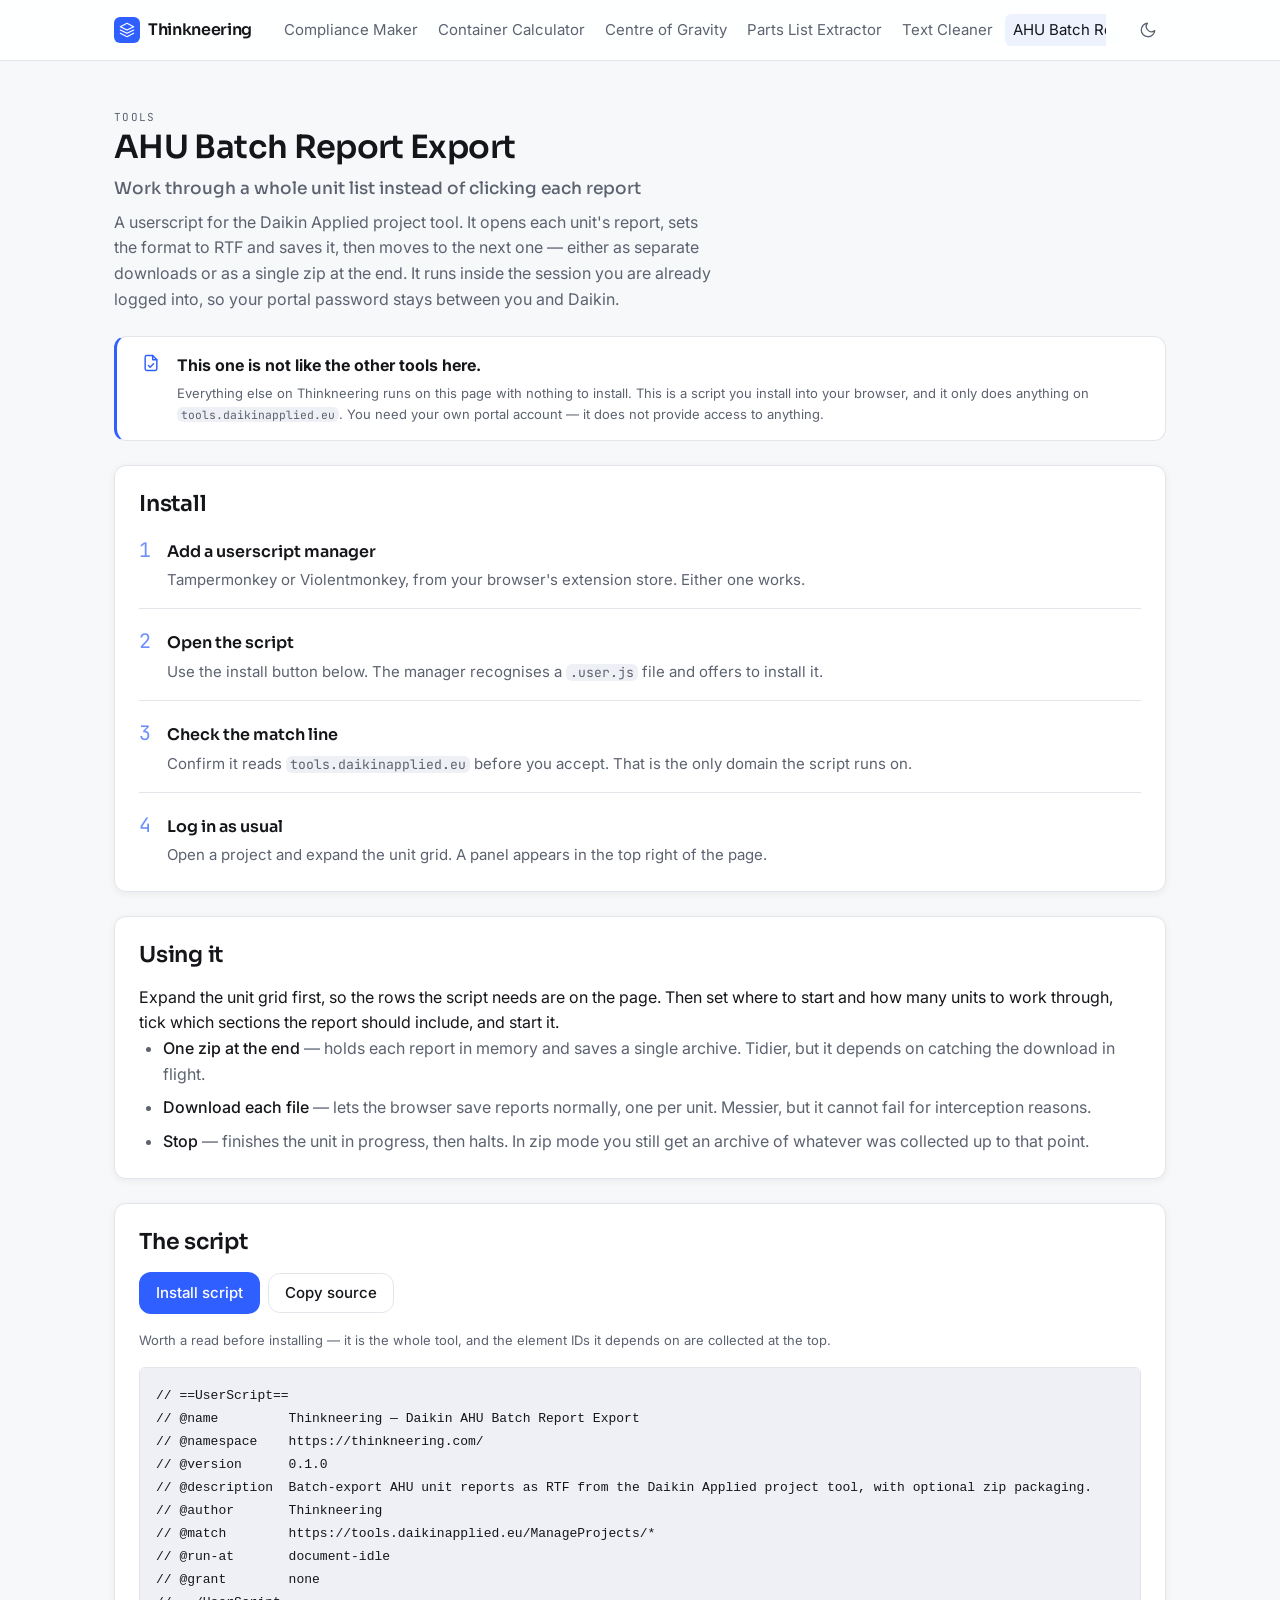
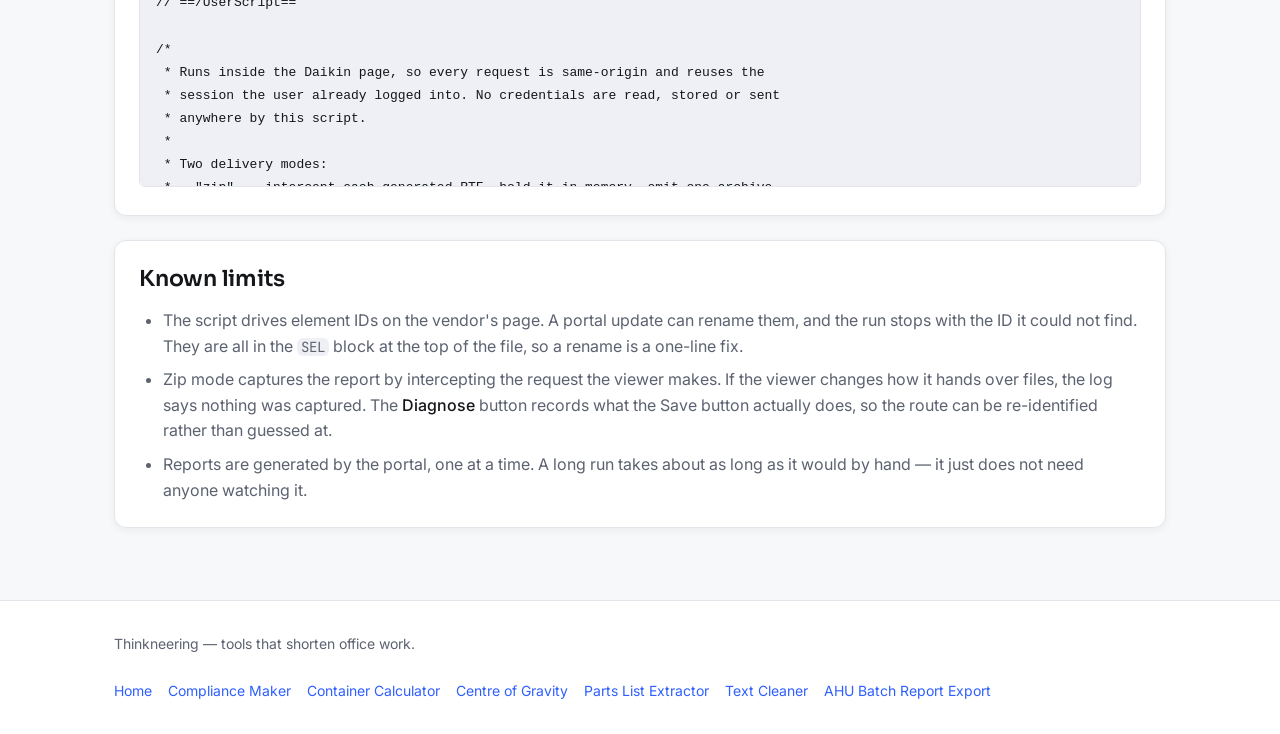
==== tools/ahu-report-batch/index.html @ ef0231aa "rtfdownloader" ====
<!doctype html>
<html lang="en">
<head>
  <meta charset="utf-8">
  <meta name="viewport" content="width=device-width, initial-scale=1">
  <!-- Tied to a vendor portal login rather than being usable on its own, so it
       stays out of search results even though the file sits in a public repo. -->
  <meta name="robots" content="noindex, nofollow">
  <link rel="preconnect" href="https://fonts.googleapis.com">
  <link rel="preconnect" href="https://fonts.gstatic.com" crossorigin>
  <link href="https://fonts.googleapis.com/css2?family=Sora:wght@400;500;600&family=Inter:wght@400;500;600&family=JetBrains+Mono:wght@400;500&display=swap" rel="stylesheet">
  <link rel="stylesheet" href="../../assets/css/global.css">
  <link rel="stylesheet" href="styles.css">
  <title>AHU Batch Report Export — Thinkneering</title>
  <meta name="description" content="Export AHU unit reports in bulk from the Daikin Applied project tool, as RTF files or a single zip. Runs in your own browser session.">
</head>
<body>
  <a class="skip-link" href="#main">Skip to content</a>
  <header data-site-header></header>

  <main id="main" class="wrap">
    <div class="page-head">
      <p class="eyebrow">Tools</p>
      <h1>AHU Batch Report Export</h1>
      <p class="page-head__lede">Work through a whole unit list instead of clicking each report</p>
      <p>A userscript for the Daikin Applied project tool. It opens each unit's report, sets the
         format to RTF and saves it, then moves to the next one — either as separate downloads or
         as a single zip at the end. It runs inside the session you are already logged into, so
         your portal password stays between you and Daikin.</p>
    </div>

    <div class="notice arb-notice">
      <span data-icon="file-check" class="arb-notice__icon"></span>
      <div>
        <p><strong>This one is not like the other tools here.</strong></p>
        <p class="hint">Everything else on Thinkneering runs on this page with nothing to install.
           This is a script you install into your browser, and it only does anything on
           <span class="arb-code">tools.daikinapplied.eu</span>. You need your own portal account —
           it does not provide access to anything.</p>
      </div>
    </div>

    <section class="panel arb-panel" aria-labelledby="install-title">
      <div class="panel__head"><h2 id="install-title">Install</h2></div>
      <ol class="steps">
        <li>
          <span class="steps__n">1</span>
          <span class="steps__t">Add a userscript manager</span>
          <span class="steps__d">Tampermonkey or Violentmonkey, from your browser's extension store.
            Either one works.</span>
        </li>
        <li>
          <span class="steps__n">2</span>
          <span class="steps__t">Open the script</span>
          <span class="steps__d">Use the install button below. The manager recognises a
            <span class="arb-code">.user.js</span> file and offers to install it.</span>
        </li>
        <li>
          <span class="steps__n">3</span>
          <span class="steps__t">Check the match line</span>
          <span class="steps__d">Confirm it reads <span class="arb-code">tools.daikinapplied.eu</span>
            before you accept. That is the only domain the script runs on.</span>
        </li>
        <li>
          <span class="steps__n">4</span>
          <span class="steps__t">Log in as usual</span>
          <span class="steps__d">Open a project and expand the unit grid. A panel appears in the top
            right of the page.</span>
        </li>
      </ol>
    </section>

    <section class="panel arb-panel" aria-labelledby="use-title">
      <div class="panel__head"><h2 id="use-title">Using it</h2></div>
      <p>Expand the unit grid first, so the rows the script needs are on the page. Then set where to
         start and how many units to work through, tick which sections the report should include,
         and start it.</p>
      <ul class="arb-list">
        <li><strong>One zip at the end</strong> — holds each report in memory and saves a single
          archive. Tidier, but it depends on catching the download in flight.</li>
        <li><strong>Download each file</strong> — lets the browser save reports normally, one per
          unit. Messier, but it cannot fail for interception reasons.</li>
        <li><strong>Stop</strong> — finishes the unit in progress, then halts. In zip mode you still
          get an archive of whatever was collected up to that point.</li>
      </ul>
    </section>

    <section class="panel arb-panel" aria-labelledby="source-title">
      <div class="panel__head"><h2 id="source-title">The script</h2></div>
      <div class="toolbar" role="group" aria-label="Script">
        <a class="btn btn--primary" href="daikin-ahu-batch.user.js" id="btn-install">Install script</a>
        <button type="button" class="btn btn--ghost" id="btn-copy">Copy source</button>
      </div>
      <p class="hint">Worth a read before installing — it is the whole tool, and the element IDs it
         depends on are collected at the top.</p>
      <pre class="arb-source" id="source" tabindex="0"><code>Loading source…</code></pre>
      <p class="hint" id="status" role="status" aria-live="polite"></p>
    </section>

    <section class="panel arb-panel" aria-labelledby="limits-title">
      <div class="panel__head"><h2 id="limits-title">Known limits</h2></div>
      <ul class="arb-list">
        <li>The script drives element IDs on the vendor's page. A portal update can rename them, and
          the run stops with the ID it could not find. They are all in the
          <span class="arb-code">SEL</span> block at the top of the file, so a rename is a one-line
          fix.</li>
        <li>Zip mode captures the report by intercepting the request the viewer makes. If the viewer
          changes how it hands over files, the log says nothing was captured. The
          <strong>Diagnose</strong> button records what the Save button actually does, so the route
          can be re-identified rather than guessed at.</li>
        <li>Reports are generated by the portal, one at a time. A long run takes about as long as it
          would by hand — it just does not need anyone watching it.</li>
      </ul>
    </section>
  </main>

  <footer data-site-footer></footer>
  <script src="../../assets/js/global.js"></script>
  <script>
  (function () {
    'use strict';

    /* The script is shown inline so it can be read before installing, and copied
       where a userscript manager will not take a direct link. */
    var source = TN.el('#source');
    var status = TN.el('#status');
    var text = '';

    fetch('daikin-ahu-batch.user.js')
      .then(function (res) {
        if (!res.ok) throw new Error('HTTP ' + res.status);
        return res.text();
      })
      .then(function (body) {
        text = body;
        var code = document.createElement('code');
        code.textContent = body;
        source.textContent = '';
        source.appendChild(code);
      })
      .catch(function (err) {
        source.textContent = 'Could not load the source (' + err.message +
          '). Use the install button instead.';
      });

    TN.el('#btn-copy').addEventListener('click', function () {
      if (!text) { status.textContent = 'Source has not loaded yet.'; return; }
      navigator.clipboard.writeText(text).then(
        function () { TN.toast('Source copied', 'success'); },
        function () { status.textContent = 'Copy blocked by the browser — select the text instead.'; }
      );
    });

    /* Icons are registry keys, resolved once the chrome is up. */
    document.addEventListener('tn:ready', function () {
      TN.els('[data-icon]').forEach(function (node) {
        node.innerHTML = TN.icon(node.getAttribute('data-icon'), 20);
      });
    });
  })();
  </script>
</body>
</html>
---- assets/css/global.css ----
/* Thinkneering — global.css (v2)
   Tokens marked [NEW] are additions proposed on top of the agreed set.
   Nothing outside this file may hardcode a colour, font or spacing value. */

:root {
  /* Colour */
  --color-bg: #f7f8fa;
  --color-surface: #ffffff;
  --color-primary: #2f5fff;
  --color-primary-dark: #1e3fcc;
  --color-accent: #00c2a8;
  --color-text: #14161a;
  --color-text-muted: #5c6270;
  --color-border: #e3e5ea;
  --color-success: #1fa971;
  --color-warning: #e0a100;
  --color-danger: #e0432f;

  /* [NEW] tint + depth values needed by the two-layer access UI */
  --color-surface-sunken: #eef0f5;
  --color-primary-tint: rgba(47, 95, 255, 0.08);
  --color-accent-tint: rgba(0, 194, 168, 0.12);
  --color-warning-tint: rgba(224, 161, 0, 0.12);
  --color-danger-tint: rgba(224, 67, 47, 0.10);
  --color-overlay: rgba(20, 22, 26, 0.45);

  /* Typography */
  --font-heading: 'Sora', sans-serif;
  --font-body: 'Inter', sans-serif;
  --font-mono: 'JetBrains Mono', monospace;

  /* Spacing */
  --space-1: 4px;
  --space-2: 8px;
  --space-3: 16px;
  --space-4: 24px;
  --space-5: 32px;
  --space-6: 48px;
  --space-7: 72px;   /* [NEW] section rhythm on marketing pages */

  /* Radius & shadow */
  --radius-sm: 6px;
  --radius-md: 12px;
  --radius-lg: 20px;                                  /* [NEW] hero + reader */
  --shadow-card: 0 2px 8px rgba(20, 22, 26, 0.06);
  --shadow-lifted: 0 10px 28px rgba(20, 22, 26, 0.10); /* [NEW] hover + modal */

  --maxw: 1100px;
  --maxw-wide: 1360px; /* [NEW] the two workbench screens (map, knowledge admin) */
  --maxw-read: 720px; /* [NEW] reader measure */

  /* [NEW] The page side gutter. Three page containers had grown their own
     copy of this value and two of them had drifted to --space-3 on mobile,
     so the knowledge and process-map screens sat 8px tighter than every
     other page. One token, referenced by every container, means they cannot
     drift apart again. The value is --space-4 per the design system. */
  --gutter: var(--space-4);
}

@media (prefers-color-scheme: dark) {
  :root:not([data-theme='light']) { color-scheme: dark; }
}
:root[data-theme='dark'], html[data-theme='dark'] {
  color-scheme: dark;
  --color-bg: #0f1115;
  --color-surface: #171a20;
  --color-surface-sunken: #1f232b;
  --color-text: #eef0f4;
  --color-text-muted: #98a0b0;
  --color-border: #2a2f39;
  --color-primary: #7d9bff;
  --color-primary-dark: #5c7fff;
  --color-primary-tint: rgba(125, 155, 255, 0.14);
  --shadow-card: 0 2px 8px rgba(0, 0, 0, 0.4);
  --shadow-lifted: 0 10px 28px rgba(0, 0, 0, 0.5);
  --color-overlay: rgba(0, 0, 0, 0.6);
}

/* ------------------------------------------------------------ base */
*, *::before, *::after { box-sizing: border-box; }
html { -webkit-text-size-adjust: 100%; }
body {
  margin: 0;
  background: var(--color-bg);
  color: var(--color-text);
  font-family: var(--font-body);
  font-size: 16px;
  line-height: 1.6;
  -webkit-font-smoothing: antialiased;
}
h1, h2, h3, h4 { font-family: var(--font-heading); font-weight: 600; line-height: 1.25; margin: 0; }
h1 { font-size: 2rem; letter-spacing: -0.02em; }
h2 { font-size: 1.375rem; letter-spacing: -0.01em; }
h3 { font-size: 1.0625rem; }
p { margin: 0; }
a { color: var(--color-primary); text-decoration: none; }
a:hover { text-decoration: underline; }
img { max-width: 100%; display: block; }
:focus-visible {
  outline: 2px solid var(--color-primary);
  outline-offset: 2px;
  border-radius: var(--radius-sm);
}
.sr-only {
  position: absolute; width: 1px; height: 1px; padding: 0; margin: -1px;
  overflow: hidden; clip: rect(0 0 0 0); white-space: nowrap; border: 0;
}
.skip-link {
  position: absolute; left: var(--space-3); top: -60px; z-index: 100;
  background: var(--color-surface); padding: var(--space-2) var(--space-3);
  border-radius: var(--radius-sm); box-shadow: var(--shadow-card);
}
.skip-link:focus { top: var(--space-3); }

.wrap { width: 100%; max-width: var(--maxw); margin: 0 auto; padding: 0 var(--gutter); }
.stack > * + * { margin-top: var(--space-3); }
.muted { color: var(--color-text-muted); }
.eyebrow {
  font-family: var(--font-mono); font-size: 0.6875rem; letter-spacing: 0.12em;
  text-transform: uppercase; color: var(--color-text-muted);
}

/* ---------------------------------------------------------- header */
.site-header {
  position: sticky; top: 0; z-index: 40;
  background: color-mix(in srgb, var(--color-surface) 88%, transparent);
  backdrop-filter: blur(10px);
  border-bottom: 1px solid var(--color-border);
}
.site-header__inner {
  display: flex; align-items: center; gap: var(--space-4);
  height: 60px; max-width: var(--maxw); margin: 0 auto; padding: 0 var(--gutter);
}
.brand {
  display: inline-flex; align-items: center; gap: var(--space-2);
  font-family: var(--font-heading); font-weight: 600; color: var(--color-text);
  letter-spacing: -0.02em; text-decoration: none; flex: none;
}
.brand:hover { text-decoration: none; }
.brand__mark {
  width: 26px; height: 26px; border-radius: var(--radius-sm);
  background: var(--color-primary); color: #fff;
  display: grid; place-items: center; font-size: 0.8125rem;
}
.site-nav { display: flex; gap: var(--space-1); flex: 1; min-width: 0; overflow-x: auto; scrollbar-width: none; }
.site-nav::-webkit-scrollbar { display: none; }
.site-nav a {
  padding: var(--space-1) var(--space-2); border-radius: var(--radius-sm);
  color: var(--color-text-muted); font-size: 0.9375rem; white-space: nowrap;
}
.site-nav a:hover { background: var(--color-surface-sunken); color: var(--color-text); text-decoration: none; }
.site-nav a[aria-current='page'] { color: var(--color-text); background: var(--color-primary-tint); }
.header-actions { display: flex; align-items: center; gap: var(--space-2); flex: none; }

/* ---------------------------------------------------------- footer */
.site-footer {
  margin-top: var(--space-7); border-top: 1px solid var(--color-border);
  background: var(--color-surface); padding: var(--space-5) 0;
}
.site-footer__inner {
  max-width: var(--maxw); margin: 0 auto; padding: 0 var(--gutter);
  display: flex; flex-wrap: wrap; gap: var(--space-4); justify-content: space-between;
  color: var(--color-text-muted); font-size: 0.875rem;
}
.site-footer nav { display: flex; gap: var(--space-3); flex-wrap: wrap; }

/* --------------------------------------------------------- buttons */
.btn {
  display: inline-flex; align-items: center; justify-content: center; gap: var(--space-2);
  font-family: var(--font-body); font-size: 0.9375rem; font-weight: 500;
  padding: var(--space-2) var(--space-3); min-height: 40px;
  border-radius: var(--radius-md); border: 1px solid transparent;
  background: var(--color-surface-sunken); color: var(--color-text);
  cursor: pointer; text-decoration: none; transition: background .15s, border-color .15s, transform .1s;
}
.btn:hover { text-decoration: none; }
.btn:active { transform: translateY(1px); }
.btn[disabled], .btn[aria-disabled='true'] { opacity: .55; cursor: not-allowed; }
.btn--primary { background: var(--color-primary); color: #fff; }
.btn--primary:hover { background: var(--color-primary-dark); }
.btn--ghost { background: transparent; border-color: var(--color-border); }
.btn--ghost:hover { background: var(--color-surface-sunken); }
.btn--quiet { background: transparent; color: var(--color-text-muted); }
.btn--quiet:hover { background: var(--color-surface-sunken); color: var(--color-text); }
.btn--danger { background: var(--color-danger-tint); color: var(--color-danger); }
.btn--sm { min-height: 32px; padding: var(--space-1) var(--space-2); font-size: 0.875rem; }
.btn--block { width: 100%; }
.btn svg { width: 18px; height: 18px; }

/* ----------------------------------------------------------- forms */
.field { display: block; }
.field + .field { margin-top: var(--space-3); }
.field > label, .label {
  display: block; font-size: 0.875rem; font-weight: 500;
  margin-bottom: var(--space-1); color: var(--color-text);
}
.hint { font-size: 0.8125rem; color: var(--color-text-muted); margin-top: var(--space-1); }
input[type='text'], input[type='email'], input[type='password'], input[type='number'],
input[type='url'], input[type='search'], select, textarea {
  width: 100%; font-family: var(--font-body); font-size: 0.9375rem;
  color: var(--color-text); background: var(--color-surface);
  border: 1px solid var(--color-border); border-radius: var(--radius-md);
  padding: var(--space-2) var(--space-3); min-height: 40px;
}
textarea { min-height: 120px; resize: vertical; line-height: 1.6; }
input:focus, select:focus, textarea:focus { border-color: var(--color-primary); outline-offset: 0; }
/* Fields laid out side by side. `.field + .field` adds a top margin for the
   normal stacked case; inside a row that same rule pushed every field after
   the first down by one space unit, so Product and Factory sat on different
   baselines. Cancel it here and align on the top edge, so labels of unequal
   length (one wraps, one does not) still leave the inputs level. */
.field-row { display: flex; gap: var(--space-3); flex-wrap: wrap; align-items: flex-start; }
.field-row > * { flex: 1 1 180px; }
.field-row > .field + .field { margin-top: 0; }

.segmented { display: inline-flex; background: var(--color-surface-sunken); border-radius: var(--radius-md); padding: var(--space-1); gap: var(--space-1); }
.segmented button {
  border: 0; background: transparent; color: var(--color-text-muted);
  font-family: var(--font-body); font-size: 0.875rem; font-weight: 500;
  padding: var(--space-1) var(--space-3); min-height: 32px;
  border-radius: var(--radius-sm); cursor: pointer;
}
.segmented button[aria-pressed='true'] { background: var(--color-surface); color: var(--color-text); box-shadow: var(--shadow-card); }

/* ----------------------------------------------------------- cards */
.panel {
  background: var(--color-surface); border: 1px solid var(--color-border);
  border-radius: var(--radius-md); box-shadow: var(--shadow-card); padding: var(--space-4);
}
.panel__head { display: flex; align-items: flex-start; justify-content: space-between; gap: var(--space-3); margin-bottom: var(--space-3); }

.grid { display: grid; gap: var(--space-3); grid-template-columns: repeat(auto-fill, minmax(260px, 1fr)); }

.card {
  position: relative; display: flex; flex-direction: column; gap: var(--space-2);
  background: var(--color-surface); border: 1px solid var(--color-border);
  border-radius: var(--radius-md); box-shadow: var(--shadow-card);
  padding: var(--space-4); color: var(--color-text); text-decoration: none;
  transition: box-shadow .18s, border-color .18s, transform .18s;
}
a.card:hover { text-decoration: none; box-shadow: var(--shadow-lifted); border-color: var(--color-primary); transform: translateY(-2px); }
.card__icon {
  width: 36px; height: 36px; border-radius: var(--radius-sm);
  background: var(--color-primary-tint); color: var(--color-primary);
  display: grid; place-items: center;
}
.card__icon svg { width: 20px; height: 20px; }
.card__title { font-family: var(--font-heading); font-weight: 600; font-size: 1rem; }
.card__desc { color: var(--color-text-muted); font-size: 0.875rem; }
.card__foot { margin-top: auto; padding-top: var(--space-2); display: flex; align-items: center; gap: var(--space-2); }
.card--locked { background: var(--color-surface-sunken); }
.card--locked .card__icon { background: var(--color-warning-tint); color: var(--color-warning); }

/* The access chip is the spine of the two-layer model: every card says
   plainly which layer it belongs to. */
.chip {
  display: inline-flex; align-items: center; gap: var(--space-1);
  font-family: var(--font-mono); font-size: 0.625rem; letter-spacing: 0.08em;
  text-transform: uppercase; padding: 2px var(--space-2);
  border-radius: 999px; border: 1px solid var(--color-border); color: var(--color-text-muted);
  white-space: nowrap;
}
.chip svg { width: 12px; height: 12px; }
.chip--free { color: var(--color-success); border-color: color-mix(in srgb, var(--color-success) 40%, transparent); }
.chip--auth { color: var(--color-warning); border-color: color-mix(in srgb, var(--color-warning) 40%, transparent); }
.chip--restricted { color: var(--color-primary); border-color: color-mix(in srgb, var(--color-primary) 40%, transparent); }
.chip--danger { color: var(--color-danger); border-color: color-mix(in srgb, var(--color-danger) 40%, transparent); }
.chip--solid { background: var(--color-primary); color: #fff; border-color: transparent; }

/* ------------------------------------------------------ page parts */
.page-head { padding: var(--space-6) 0 var(--space-4); }
.page-head h1 { margin-bottom: var(--space-2); }
.page-head p { color: var(--color-text-muted); max-width: 60ch; }
/* One-line restatement of what the page does, sitting between the h1 and the
   longer description. Heavier than body copy, lighter than a heading. */
.page-head__lede {
  font-family: var(--font-heading); font-size: 1.0625rem; font-weight: 500;
  color: var(--color-text); margin-bottom: var(--space-2);
}
main { padding-bottom: var(--space-6); }
.section-block { margin-top: var(--space-6); }
.section-block__head { display: flex; align-items: baseline; justify-content: space-between; gap: var(--space-3); margin-bottom: var(--space-3); }

/* The hero sits on `.wrap hero`, so it inherits the side gutter from `.wrap`.
   Setting `padding` as a shorthand here would reset left and right to zero —
   same specificity, later in the file — and the whole first screen would run
   edge to edge on a phone. Vertical padding is set on its own axis so the
   gutter survives. The same applies to any future class paired with `.wrap`. */
.hero { padding-top: var(--space-7); padding-bottom: var(--space-5); }
.hero h1 { font-size: clamp(1.75rem, 6vw, 2.75rem); max-width: 18ch; margin-bottom: var(--space-3); }
.hero p { font-size: 1.0625rem; color: var(--color-text-muted); max-width: 56ch; }
.hero__actions { display: flex; gap: var(--space-2); flex-wrap: wrap; margin-top: var(--space-4); }
.layer-strip {
  display: grid; gap: var(--space-3); grid-template-columns: repeat(auto-fit, minmax(240px, 1fr));
  margin-top: var(--space-5);
}
.layer {
  border: 1px solid var(--color-border); border-radius: var(--radius-lg);
  padding: var(--space-4); background: var(--color-surface);
}
.layer--member { border-color: var(--color-primary); background: var(--color-primary-tint); }
.layer h3 { margin-bottom: var(--space-2); }
.layer ul { margin: var(--space-2) 0 0; padding-left: var(--space-3); color: var(--color-text-muted); font-size: 0.9375rem; }

.notice {
  border: 1px solid var(--color-border); border-left: 3px solid var(--color-primary);
  background: var(--color-surface); border-radius: var(--radius-md);
  padding: var(--space-3) var(--space-4); display: flex; gap: var(--space-3); align-items: flex-start;
}
.notice--warning { border-left-color: var(--color-warning); }
.notice--danger { border-left-color: var(--color-danger); }
.notice--success { border-left-color: var(--color-success); }

.empty {
  text-align: center; padding: var(--space-6) var(--space-4);
  border: 1px dashed var(--color-border); border-radius: var(--radius-md); color: var(--color-text-muted);
}

/* ---------------------------------------------------------- tables */
.table-wrap { overflow-x: auto; border: 1px solid var(--color-border); border-radius: var(--radius-md); background: var(--color-surface); }
table.data { width: 100%; border-collapse: collapse; font-size: 0.9375rem; }
table.data th, table.data td { padding: var(--space-2) var(--space-3); text-align: left; border-bottom: 1px solid var(--color-border); vertical-align: middle; }
table.data th { font-family: var(--font-heading); font-weight: 600; font-size: 0.8125rem; color: var(--color-text-muted); background: var(--color-surface-sunken); position: sticky; top: 0; }
table.data tr:last-child td { border-bottom: 0; }
table.data td.num, table.data th.num { font-family: var(--font-mono); font-size: 0.875rem; }

/* ---------------------------------------------------------- toasts */
#toast-region { position: fixed; right: var(--space-3); bottom: var(--space-3); z-index: 90; display: flex; flex-direction: column; gap: var(--space-2); }
.toast {
  background: var(--color-surface); border: 1px solid var(--color-border);
  border-left: 3px solid var(--color-primary); border-radius: var(--radius-md);
  box-shadow: var(--shadow-lifted); padding: var(--space-3) var(--space-4); font-size: 0.9375rem; max-width: 320px;
}
.toast--error { border-left-color: var(--color-danger); }
.toast--success { border-left-color: var(--color-success); }

/* ---------------------------------------------------------- modals */
dialog.modal {
  border: 1px solid var(--color-border); border-radius: var(--radius-lg);
  box-shadow: var(--shadow-lifted); background: var(--color-surface); color: var(--color-text);
  padding: var(--space-4); width: min(560px, calc(100vw - var(--space-4) * 2)); max-height: 85vh;
}
dialog.modal::backdrop { background: var(--color-overlay); }
dialog.modal h2 { margin-bottom: var(--space-3); }
.modal__actions { display: flex; gap: var(--space-2); justify-content: flex-end; margin-top: var(--space-4); }

/* ----------------------------------------------------------- admin */
.admin-shell { display: grid; grid-template-columns: 220px 1fr; gap: var(--space-4); align-items: start; padding-top: var(--space-4); }
.admin-nav { position: sticky; top: 76px; display: flex; flex-direction: column; gap: var(--space-1); }
.admin-nav button {
  display: flex; align-items: center; gap: var(--space-2); width: 100%; text-align: left;
  border: 0; background: transparent; color: var(--color-text-muted);
  font-family: var(--font-body); font-size: 0.9375rem; padding: var(--space-2) var(--space-3);
  border-radius: var(--radius-md); cursor: pointer; min-height: 40px;
}
.admin-nav button:hover { background: var(--color-surface-sunken); color: var(--color-text); }
.admin-nav button[aria-current='true'] { background: var(--color-primary-tint); color: var(--color-primary); font-weight: 500; }
.admin-nav svg { width: 18px; height: 18px; }
/* Meter — a labelled fill bar. Lives here rather than in a tool stylesheet
   because two tools now draw one; the `cc-` prefix meant "container
   calculator" and was wrong the moment the second tool needed it. */
.meter { height: 8px; border-radius: 999px; background: var(--color-surface-sunken); overflow: hidden; }
.meter > span { display: block; height: 100%; background: var(--color-primary); border-radius: inherit; }
.meter > span.is-good { background: var(--color-success); }
.meter > span.is-warn { background: var(--color-warning); }
.meter > span.is-bad { background: var(--color-danger); }

/* Checkbox with a description underneath its label. */
.check { display: flex; align-items: flex-start; gap: var(--space-2); font-weight: 400; margin-bottom: 0; cursor: pointer; }
.check input { margin-top: 3px; flex: none; }
.check em { display: block; font-style: normal; font-size: 0.75rem; color: var(--color-text-muted); }

.stat-grid { display: grid; gap: var(--space-3); grid-template-columns: repeat(auto-fit, minmax(150px, 1fr)); }
.stat { background: var(--color-surface); border: 1px solid var(--color-border); border-radius: var(--radius-md); padding: var(--space-3) var(--space-4); box-shadow: var(--shadow-card); }
.stat__value { font-family: var(--font-heading); font-size: 1.75rem; font-weight: 600; line-height: 1.1; }
.stat__label { font-family: var(--font-mono); font-size: 0.6875rem; text-transform: uppercase; letter-spacing: 0.08em; color: var(--color-text-muted); margin-top: var(--space-1); }
.toolbar { display: flex; gap: var(--space-2); flex-wrap: wrap; align-items: center; margin-bottom: var(--space-3); }
.toolbar input[type='search'], .toolbar select { max-width: 220px; }
.tree-row { display: flex; align-items: center; gap: var(--space-2); padding: var(--space-2) var(--space-3); border-bottom: 1px solid var(--color-border); }
.tree-row--child { padding-left: var(--space-6); background: var(--color-surface-sunken); }
.tree-row__main { flex: 1; min-width: 0; }
.tree-row__title { font-weight: 500; }
.row-actions { display: flex; gap: var(--space-1); flex: none; }

/* ---------------------------------------------------------- reader */
.reader { display: grid; grid-template-columns: 260px 1fr; gap: var(--space-5); align-items: start; padding-top: var(--space-4); }
.reader__toc { position: sticky; top: 76px; max-height: calc(100vh - 100px); overflow-y: auto; }
.reader__toc ol { list-style: none; margin: var(--space-2) 0 0; padding: 0; counter-reset: ch; }
.reader__toc li { counter-increment: ch; }
.reader__toc a {
  display: flex; gap: var(--space-2); padding: var(--space-2); border-radius: var(--radius-sm);
  color: var(--color-text-muted); font-size: 0.9375rem;
}
.reader__toc a::before { content: counter(ch, decimal-leading-zero); font-family: var(--font-mono); font-size: 0.75rem; padding-top: 3px; opacity: .7; }
.reader__toc a:hover { background: var(--color-surface-sunken); color: var(--color-text); text-decoration: none; }
.reader__toc a[aria-current='true'] { background: var(--color-primary-tint); color: var(--color-primary); }
.reader__body { max-width: var(--maxw-read); font-size: 1.0625rem; line-height: 1.75; }
.reader__body > * + * { margin-top: var(--space-4); }
.reader__body h2 { font-size: 1.5rem; margin-top: var(--space-6); }
.reader__body h3 { font-size: 1.1875rem; margin-top: var(--space-5); }
.reader__body p { color: var(--color-text); }
.reader__body figure { margin: 0; }
.reader__body figcaption { font-size: 0.875rem; color: var(--color-text-muted); margin-top: var(--space-2); }
.reader__body img { border-radius: var(--radius-md); border: 1px solid var(--color-border); }
.reader__body blockquote {
  margin: 0; padding-left: var(--space-4); border-left: 3px solid var(--color-accent);
  font-size: 1.125rem; color: var(--color-text-muted);
}
.reader__body pre {
  background: var(--color-surface-sunken); border-radius: var(--radius-md);
  padding: var(--space-3); overflow-x: auto; font-family: var(--font-mono); font-size: 0.875rem;
}
.reader__body hr { border: 0; border-top: 1px solid var(--color-border); margin: var(--space-6) 0; }
.reader__nav { display: flex; justify-content: space-between; gap: var(--space-3); margin-top: var(--space-6); padding-top: var(--space-4); border-top: 1px solid var(--color-border); }
.chart { width: 100%; }
.chart text { font-family: var(--font-mono); font-size: 10px; fill: var(--color-text-muted); }

.paywall {
  border: 1px solid var(--color-border); border-radius: var(--radius-lg);
  background: var(--color-surface); box-shadow: var(--shadow-card);
  padding: var(--space-5); text-align: center;
}
.paywall .chip { margin-bottom: var(--space-3); }

/* ----------------------------------------------------------- auth pages */
.auth-wrap { max-width: 420px; margin: var(--space-7) auto; padding: 0 var(--gutter); }
.auth-wrap .panel { padding: var(--space-5); }


/* ------------------------------------------------- reader controls (v3) */
.read-progress {
  position: sticky; top: 60px; z-index: 30; height: 3px;
  background: var(--color-border);
}
.read-progress span { display: block; height: 100%; width: 0; background: var(--color-primary); transition: width .1s linear; }

.reader__bar {
  display: flex; align-items: center; gap: var(--space-2); flex-wrap: wrap;
  padding: var(--space-2) 0 var(--space-3); margin-bottom: var(--space-3);
  border-bottom: 1px solid var(--color-border);
}
.reader__bar-group { display: inline-flex; align-items: center; gap: var(--space-1); }
.reader--wide .reader__body { max-width: 900px; }
.reader--no-toc { grid-template-columns: 1fr; }
.reader--no-toc .reader__toc { display: none; }

/* Full screen: drop every piece of site chrome and centre the column. */
body.is-reading .site-header,
body.is-reading .site-footer,
body.is-reading .reader__toc { display: none; }
body.is-reading .read-progress { top: 0; }
body.is-reading .reader { grid-template-columns: 1fr; padding-top: var(--space-4); }
body.is-reading .reader__body { margin: 0 auto; }
body.is-reading main { padding-bottom: var(--space-7); }

/* ------------------------------------------------ markdown editor (v3) */
.md-input {
  width: 100%; min-height: 60vh; resize: vertical;
  font-family: var(--font-mono); font-size: 0.875rem; line-height: 1.7;
  tab-size: 2;
}
.reader__body code {
  font-family: var(--font-mono); font-size: 0.875em;
  background: var(--color-surface-sunken); padding: 1px var(--space-1); border-radius: var(--radius-sm);
}
.reader__body pre code { background: none; padding: 0; }


/* ---------------------------------------------------- home page (v4) */
.hero h1 em {
  font-style: normal; color: var(--color-primary);
}
.hero__lede { font-size: 1.125rem; color: var(--color-text-muted); max-width: 52ch; }
.layer h3 { margin-top: var(--space-2); }
.layer .chip { margin-bottom: var(--space-1); }

/* Flagship block: copy on the left, the three steps as a numbered rail. */
.feature {
  display: grid; gap: var(--space-5); grid-template-columns: 1.1fr 1fr;
  align-items: center; margin-top: var(--space-6);
  background: var(--color-surface); border: 1px solid var(--color-border);
  border-radius: var(--radius-lg); box-shadow: var(--shadow-card);
  padding: var(--space-5);
}
.feature h2 { font-size: 1.75rem; margin: var(--space-1) 0 var(--space-2); }
.steps { list-style: none; margin: 0; padding: 0; display: grid; gap: var(--space-3); }
.steps li {
  display: grid; grid-template-columns: auto 1fr; gap: var(--space-1) var(--space-3);
  align-items: baseline; padding-bottom: var(--space-3);
  border-bottom: 1px solid var(--color-border);
}
.steps li:last-child { border-bottom: 0; padding-bottom: 0; }
.steps__n {
  grid-row: span 2; font-family: var(--font-mono); font-size: 1.25rem;
  color: var(--color-primary); opacity: .7;
}
.steps__t { font-family: var(--font-heading); font-weight: 600; }
.steps__d { grid-column: 2; color: var(--color-text-muted); font-size: 0.9375rem; }

/* Editorial index — deliberately not the card grid used on section pages. */
.index-list { border-top: 1px solid var(--color-border); }
.index-row {
  display: grid; grid-template-columns: auto 1fr auto auto;
  gap: var(--space-3); align-items: center;
  padding: var(--space-4) var(--space-2);
  border-bottom: 1px solid var(--color-border);
  color: var(--color-text); text-decoration: none;
  transition: background .15s, padding-left .15s;
}
.index-row:hover, .index-row:focus-visible {
  text-decoration: none; background: var(--color-surface); padding-left: var(--space-4);
}
.index-row__n {
  font-family: var(--font-mono); font-size: 0.8125rem;
  color: var(--color-text-muted); opacity: .6;
}
.index-row__main { display: grid; gap: 2px; min-width: 0; }
.index-row__title { font-family: var(--font-heading); font-weight: 600; font-size: 1.25rem; letter-spacing: -0.01em; }
.index-row__desc { color: var(--color-text-muted); font-size: 0.9375rem; }
.index-row__go { color: var(--color-text-muted); opacity: 0; transform: translateX(-4px); transition: opacity .15s, transform .15s; }
.index-row:hover .index-row__go, .index-row:focus-visible .index-row__go { opacity: 1; transform: none; }
.index-row--locked .index-row__title { color: var(--color-text-muted); }

@media (max-width: 720px) {
  .feature { grid-template-columns: 1fr; padding: var(--space-4); }
  .index-row { grid-template-columns: auto 1fr; }
  .index-row__meta { grid-column: 2; }
  .index-row__go { display: none; }
}

/* ------------------------------------------------------- responsive */
@media (max-width: 860px) {
  .admin-shell, .reader { grid-template-columns: 1fr; }
  .admin-nav { position: static; flex-direction: row; overflow-x: auto; }
  .reader__toc { position: static; max-height: none; }
}
@media (max-width: 560px) {
  .site-header__inner { gap: var(--space-2); }
  .site-nav { order: 3; width: 100%; }
  h1 { font-size: 1.625rem; }
  .panel, .card { padding: var(--space-3); }
  /* 72px of dead space above the first line costs a third of a phone screen
     before a word is read. The desktop rhythm is kept; the phone one is not. */
  .hero { padding-top: var(--space-5); padding-bottom: var(--space-4); }
  .page-head { padding-top: var(--space-5); }
}
@media (prefers-reduced-motion: reduce) {
  * { transition: none !important; animation: none !important; }
}

/* ------------------------------------------- HVAC chart tokens (v7) */
/* Categorical series colours for engineering charts. Semantic tokens
   (--color-danger etc.) carry the wrong meaning on a chart series, so
   these are a separate scale. Dark variants mirror the site's existing
   explicit [data-theme='dark'] pattern. */
:root {
  --chart-1: #2f5fff;
  --chart-2: #00c2a8;
  --chart-3: #e0a100;
  --chart-4: #8b5cf6;
  --chart-5: #e0432f;
  --chart-6: #1fa971;
  --chart-7: #ec4899;
  --chart-8: #5c6270;
  --chart-grid: rgba(20, 22, 26, 0.10);
  --chart-sensible: #2f5fff;
  --chart-latent: #00c2a8;
}
:root[data-theme='dark'], html[data-theme='dark'] {
  --chart-1: #7d9bff;
  --chart-2: #3ddbc4;
  --chart-3: #f0be3d;
  --chart-4: #a78bfa;
  --chart-5: #f4705d;
  --chart-6: #4ec894;
  --chart-7: #f472b6;
  --chart-8: #98a0b0;
  --chart-grid: rgba(238, 240, 244, 0.10);
  --chart-sensible: #7d9bff;
  --chart-latent: #3ddbc4;
}
---- tools/ahu-report-batch/styles.css ----
/* AHU Batch Report Export — page-specific styles.
   Layout, panels, buttons, steps and the notice all come from global.css.
   What is left here is the source listing and a few inline bits that have no
   global equivalent. Tokens only; no raw values. */

.arb-panel { margin-bottom: var(--space-4); }

.arb-notice { margin-bottom: var(--space-4); }
.arb-notice p { margin: 0; }
.arb-notice p + p { margin-top: var(--space-1); }

/* The notice component lays its children out in a row, so the icon needs to
   stop itself being squeezed by the text block beside it. */
.arb-notice__icon {
  flex: none;
  display: inline-flex;
  color: var(--color-primary);
}

/* Inline literal — file names, element IDs, domains. Matches the treatment
   .tc-code gives the same job in Text Cleaner. */
.arb-code {
  font-family: var(--font-mono);
  font-size: 0.875em;
  background: var(--color-surface-sunken);
  border-radius: var(--radius-sm);
  padding: 0 var(--space-1);
}

.arb-list {
  margin: 0;
  padding-left: var(--space-4);
  display: grid;
  gap: var(--space-2);
  color: var(--color-text-muted);
}

.arb-list strong { color: var(--color-text); font-weight: 500; }

/* Capped so a 700-line script does not push the rest of the page out of reach.
   Scrolls on its own, and is focusable so the keyboard can reach the scroll. */
.arb-source {
  font-family: var(--font-mono);
  font-size: 0.8125rem;
  line-height: 1.7;
  max-height: 420px;
  overflow: auto;
  margin: var(--space-3) 0 0;
  padding: var(--space-3);
  background: var(--color-surface-sunken);
  border: 1px solid var(--color-border);
  border-radius: var(--radius-sm);
  color: var(--color-text);
  white-space: pre;
  tab-size: 2;
}

@media (max-width: 560px) {
  .arb-source { font-size: 0.75rem; max-height: 280px; }
}
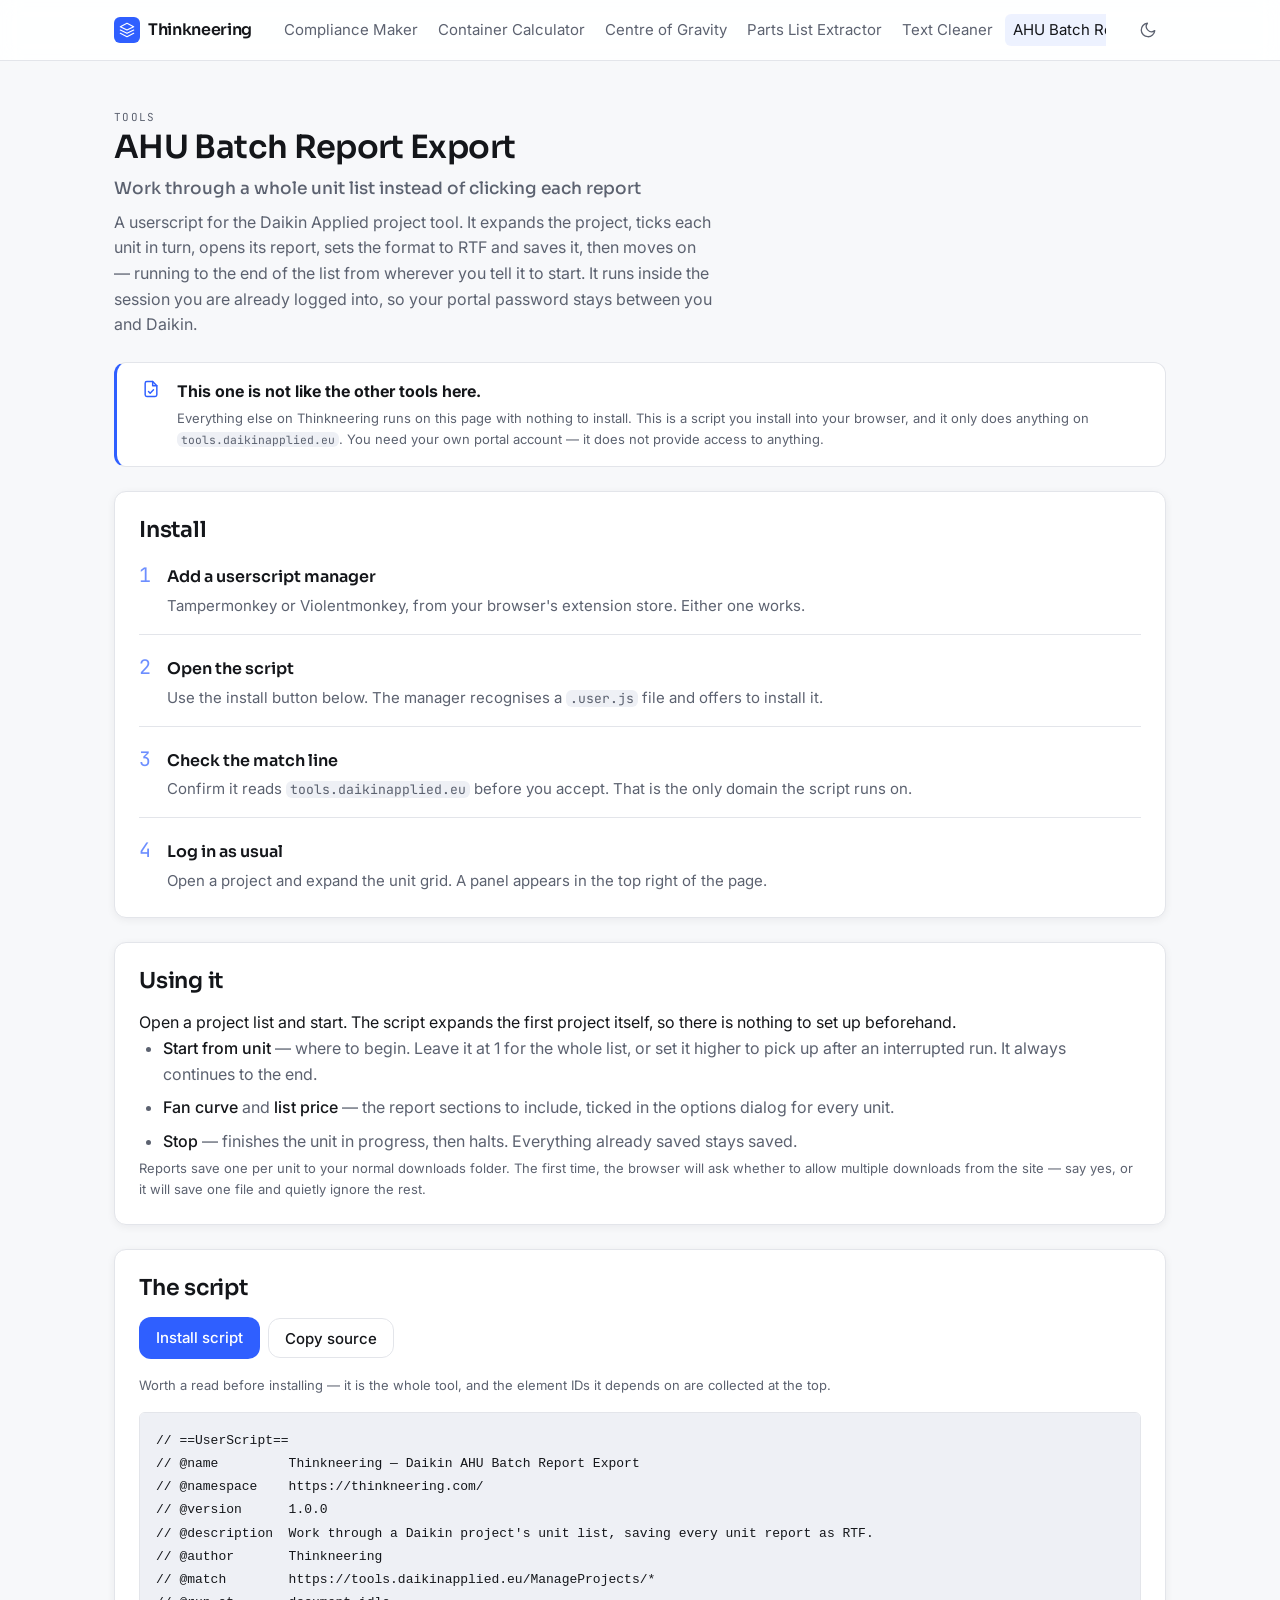
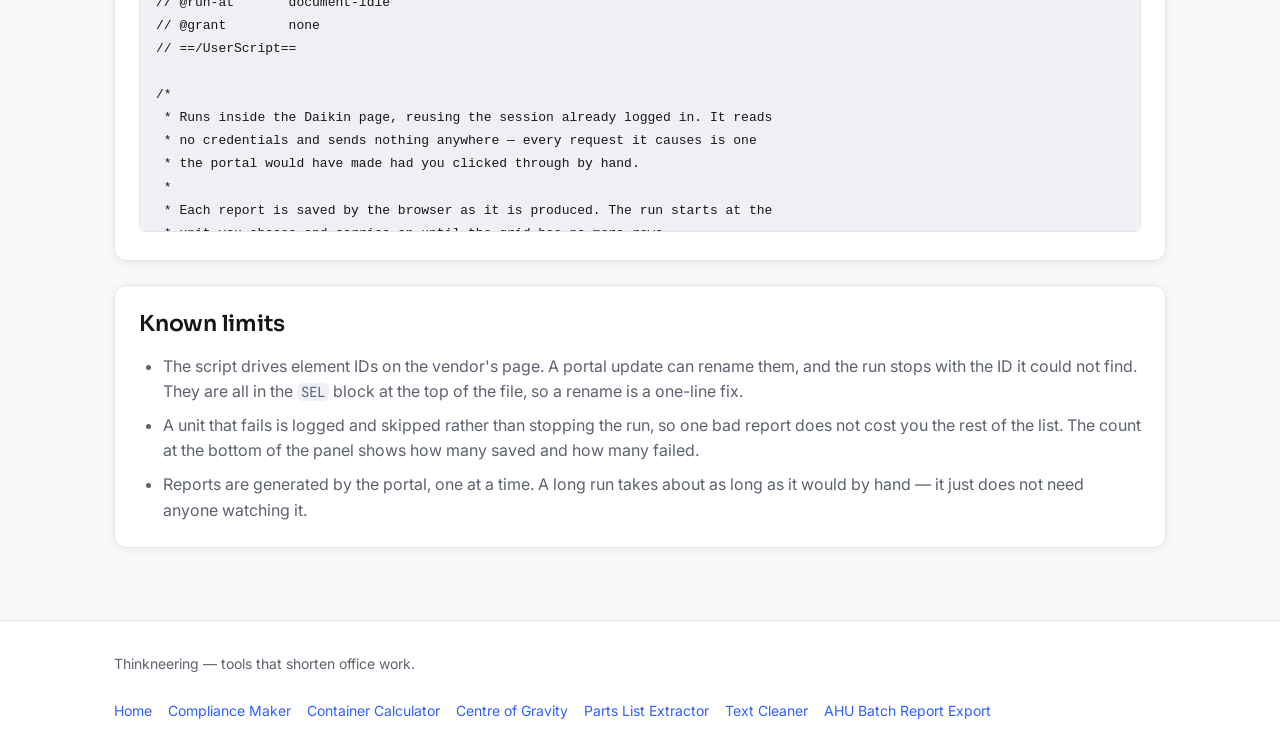
==== commit 4c9cb900: "rtfdownloader v4" ====
--- a/tools/ahu-report-batch/index.html
+++ b/tools/ahu-report-batch/index.html
@@ -12,7 +12,7 @@
   <link rel="stylesheet" href="../../assets/css/global.css">
   <link rel="stylesheet" href="styles.css">
   <title>AHU Batch Report Export — Thinkneering</title>
-  <meta name="description" content="Export AHU unit reports in bulk from the Daikin Applied project tool, as RTF files or a single zip. Runs in your own browser session.">
+  <meta name="description" content="Export AHU unit reports in bulk from the Daikin Applied project tool, as RTF, one file per unit. Runs in your own browser session.">
 </head>
 <body>
   <a class="skip-link" href="#main">Skip to content</a>
@@ -23,10 +23,10 @@
       <p class="eyebrow">Tools</p>
       <h1>AHU Batch Report Export</h1>
       <p class="page-head__lede">Work through a whole unit list instead of clicking each report</p>
-      <p>A userscript for the Daikin Applied project tool. It opens each unit's report, sets the
-         format to RTF and saves it, then moves to the next one — either as separate downloads or
-         as a single zip at the end. It runs inside the session you are already logged into, so
-         your portal password stays between you and Daikin.</p>
+      <p>A userscript for the Daikin Applied project tool. It expands the project, ticks each unit
+         in turn, opens its report, sets the format to RTF and saves it, then moves on — running to
+         the end of the list from wherever you tell it to start. It runs inside the session you are
+         already logged into, so your portal password stays between you and Daikin.</p>
     </div>
 
     <div class="notice arb-notice">
@@ -72,17 +72,19 @@
 
     <section class="panel arb-panel" aria-labelledby="use-title">
       <div class="panel__head"><h2 id="use-title">Using it</h2></div>
-      <p>Expand the unit grid first, so the rows the script needs are on the page. Then set where to
-         start and how many units to work through, tick which sections the report should include,
-         and start it.</p>
+      <p>Open a project list and start. The script expands the first project itself, so there is
+         nothing to set up beforehand.</p>
       <ul class="arb-list">
-        <li><strong>One zip at the end</strong> — holds each report in memory and saves a single
-          archive. Tidier, but it depends on catching the download in flight.</li>
-        <li><strong>Download each file</strong> — lets the browser save reports normally, one per
-          unit. Messier, but it cannot fail for interception reasons.</li>
-        <li><strong>Stop</strong> — finishes the unit in progress, then halts. In zip mode you still
-          get an archive of whatever was collected up to that point.</li>
+        <li><strong>Start from unit</strong> — where to begin. Leave it at 1 for the whole list, or
+          set it higher to pick up after an interrupted run. It always continues to the end.</li>
+        <li><strong>Fan curve</strong> and <strong>list price</strong> — the report sections to
+          include, ticked in the options dialog for every unit.</li>
+        <li><strong>Stop</strong> — finishes the unit in progress, then halts. Everything already
+          saved stays saved.</li>
       </ul>
+      <p class="hint">Reports save one per unit to your normal downloads folder. The first time,
+         the browser will ask whether to allow multiple downloads from the site — say yes, or it
+         will save one file and quietly ignore the rest.</p>
     </section>
 
     <section class="panel arb-panel" aria-labelledby="source-title">
@@ -104,10 +106,9 @@
           the run stops with the ID it could not find. They are all in the
           <span class="arb-code">SEL</span> block at the top of the file, so a rename is a one-line
           fix.</li>
-        <li>Zip mode captures the report by intercepting the request the viewer makes. If the viewer
-          changes how it hands over files, the log says nothing was captured. The
-          <strong>Diagnose</strong> button records what the Save button actually does, so the route
-          can be re-identified rather than guessed at.</li>
+        <li>A unit that fails is logged and skipped rather than stopping the run, so one bad report
+          does not cost you the rest of the list. The count at the bottom of the panel shows how
+          many saved and how many failed.</li>
         <li>Reports are generated by the portal, one at a time. A long run takes about as long as it
           would by hand — it just does not need anyone watching it.</li>
       </ul>
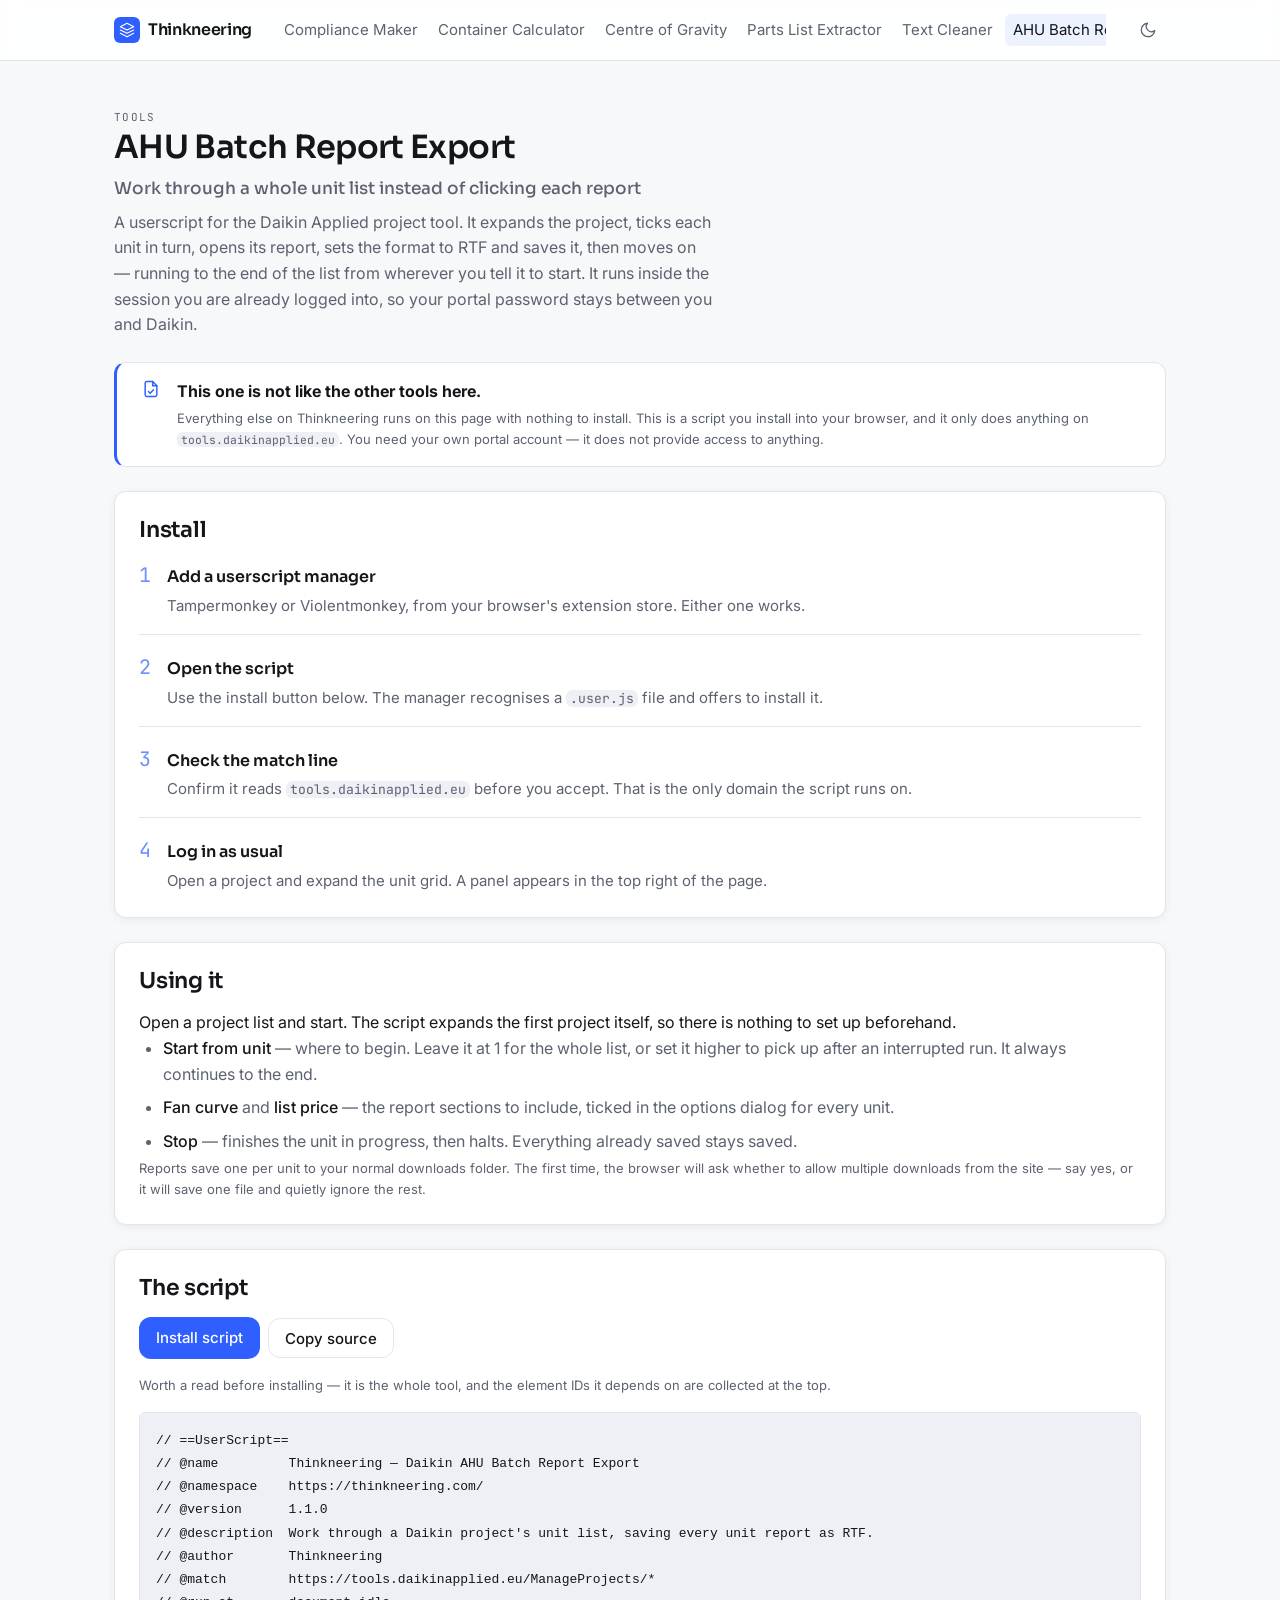
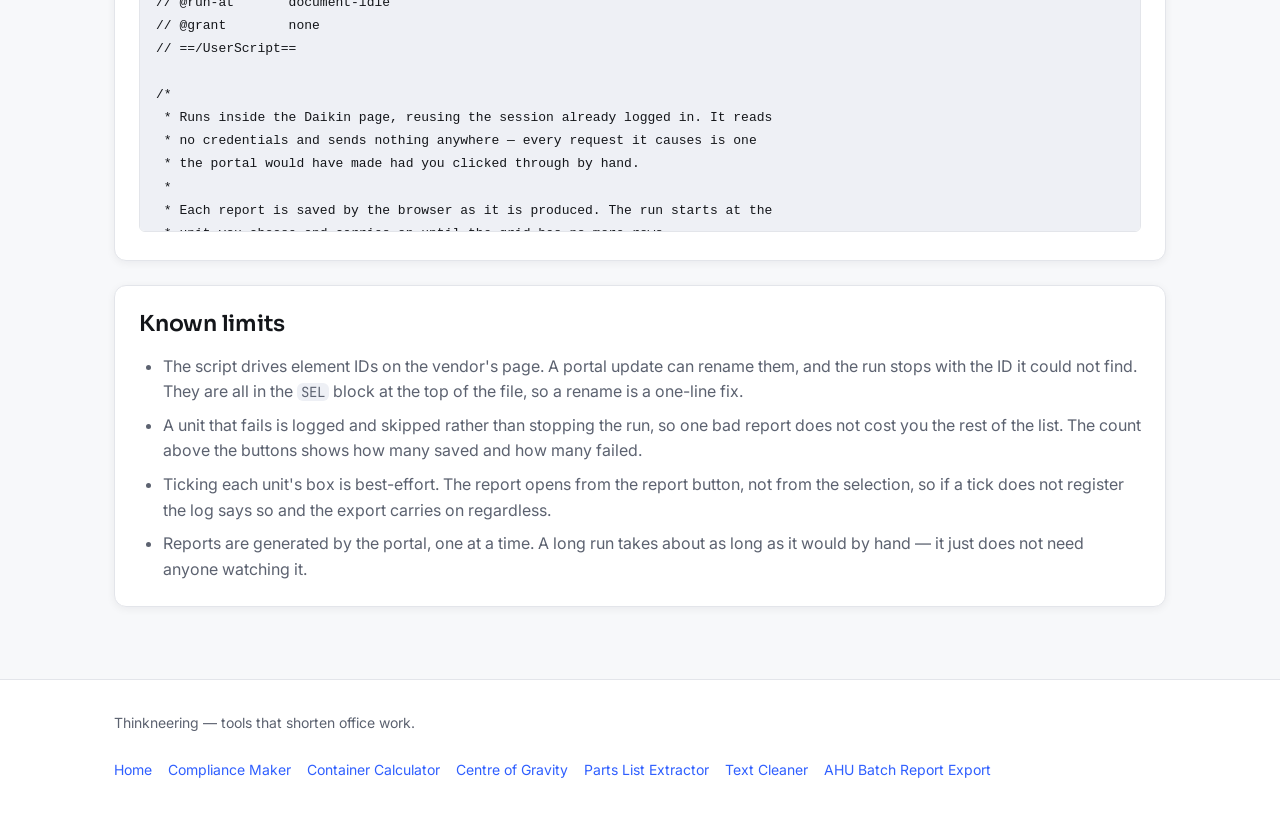
==== commit fa3b0554: "rtfdonwnloader v6" ====
--- a/tools/ahu-report-batch/index.html
+++ b/tools/ahu-report-batch/index.html
@@ -107,8 +107,11 @@
           <span class="arb-code">SEL</span> block at the top of the file, so a rename is a one-line
           fix.</li>
         <li>A unit that fails is logged and skipped rather than stopping the run, so one bad report
-          does not cost you the rest of the list. The count at the bottom of the panel shows how
-          many saved and how many failed.</li>
+          does not cost you the rest of the list. The count above the buttons shows how many saved
+          and how many failed.</li>
+        <li>Ticking each unit's box is best-effort. The report opens from the report button, not
+          from the selection, so if a tick does not register the log says so and the export carries
+          on regardless.</li>
         <li>Reports are generated by the portal, one at a time. A long run takes about as long as it
           would by hand — it just does not need anyone watching it.</li>
       </ul>
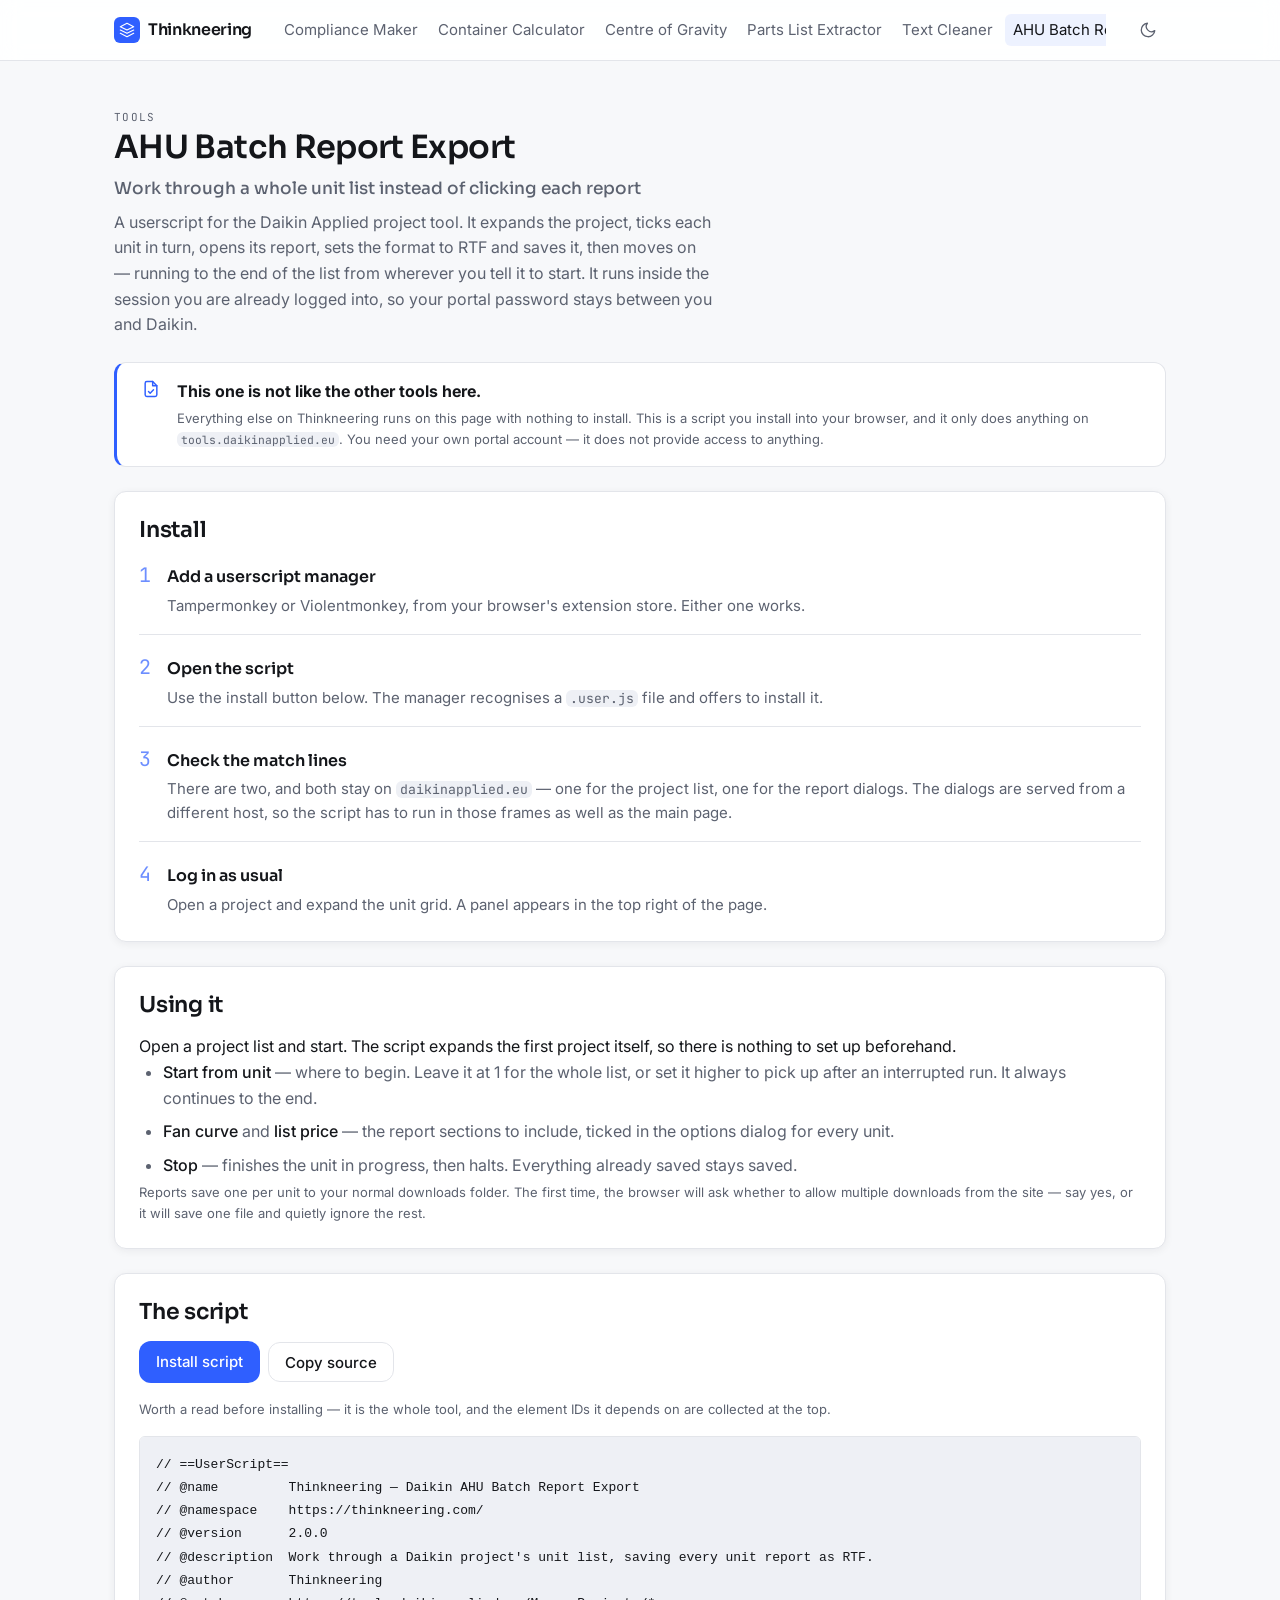
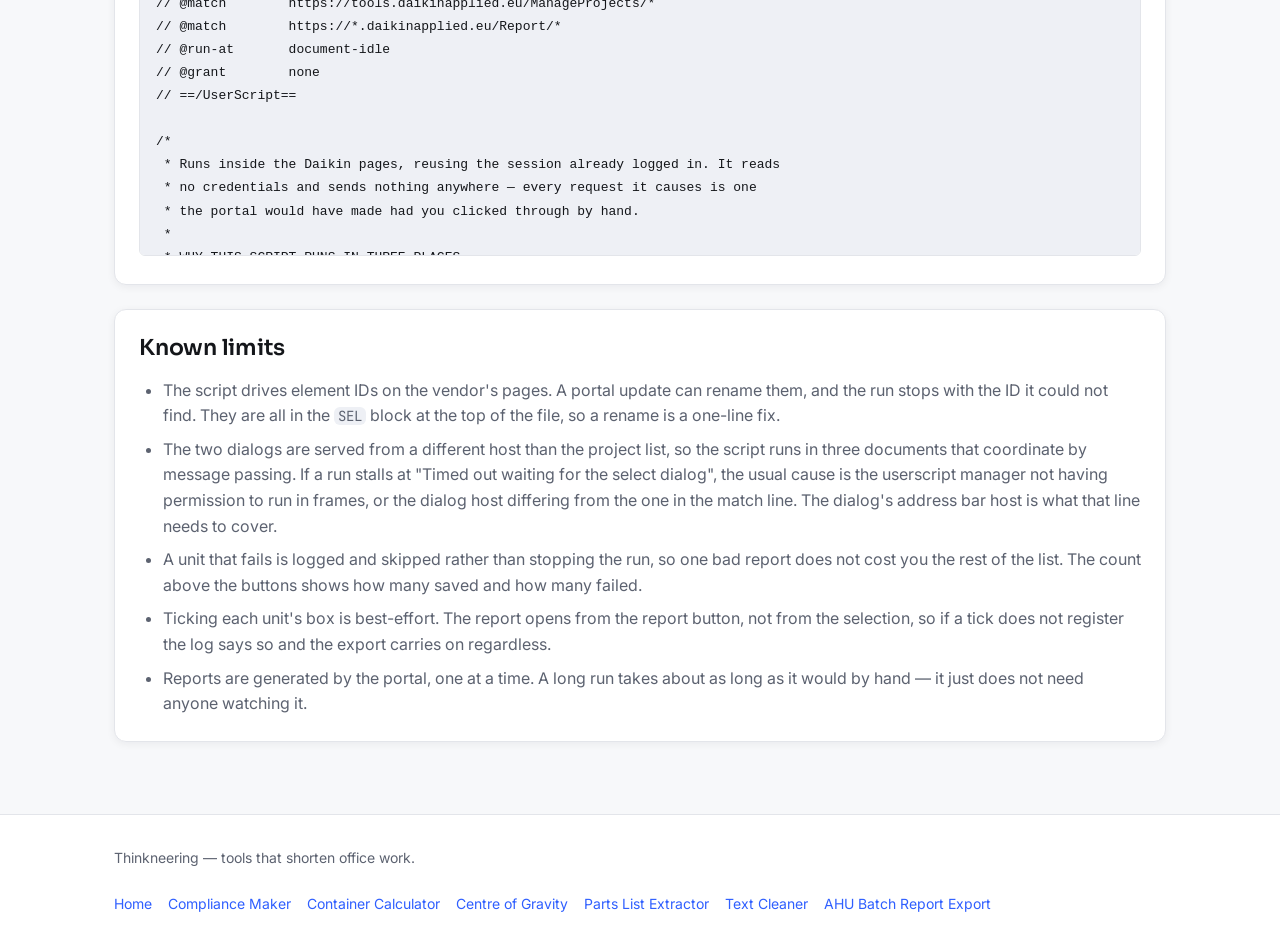
==== commit 4e510e8f: "rtf downloader v7" ====
--- a/tools/ahu-report-batch/index.html
+++ b/tools/ahu-report-batch/index.html
@@ -57,9 +57,11 @@
         </li>
         <li>
           <span class="steps__n">3</span>
-          <span class="steps__t">Check the match line</span>
-          <span class="steps__d">Confirm it reads <span class="arb-code">tools.daikinapplied.eu</span>
-            before you accept. That is the only domain the script runs on.</span>
+          <span class="steps__t">Check the match lines</span>
+          <span class="steps__d">There are two, and both stay on
+            <span class="arb-code">daikinapplied.eu</span> — one for the project list, one for the
+            report dialogs. The dialogs are served from a different host, so the script has to run
+            in those frames as well as the main page.</span>
         </li>
         <li>
           <span class="steps__n">4</span>
@@ -102,10 +104,15 @@
     <section class="panel arb-panel" aria-labelledby="limits-title">
       <div class="panel__head"><h2 id="limits-title">Known limits</h2></div>
       <ul class="arb-list">
-        <li>The script drives element IDs on the vendor's page. A portal update can rename them, and
-          the run stops with the ID it could not find. They are all in the
+        <li>The script drives element IDs on the vendor's pages. A portal update can rename them,
+          and the run stops with the ID it could not find. They are all in the
           <span class="arb-code">SEL</span> block at the top of the file, so a rename is a one-line
           fix.</li>
+        <li>The two dialogs are served from a different host than the project list, so the script
+          runs in three documents that coordinate by message passing. If a run stalls at "Timed out
+          waiting for the select dialog", the usual cause is the userscript manager not having
+          permission to run in frames, or the dialog host differing from the one in the match line.
+          The dialog's address bar host is what that line needs to cover.</li>
         <li>A unit that fails is logged and skipped rather than stopping the run, so one bad report
           does not cost you the rest of the list. The count above the buttons shows how many saved
           and how many failed.</li>
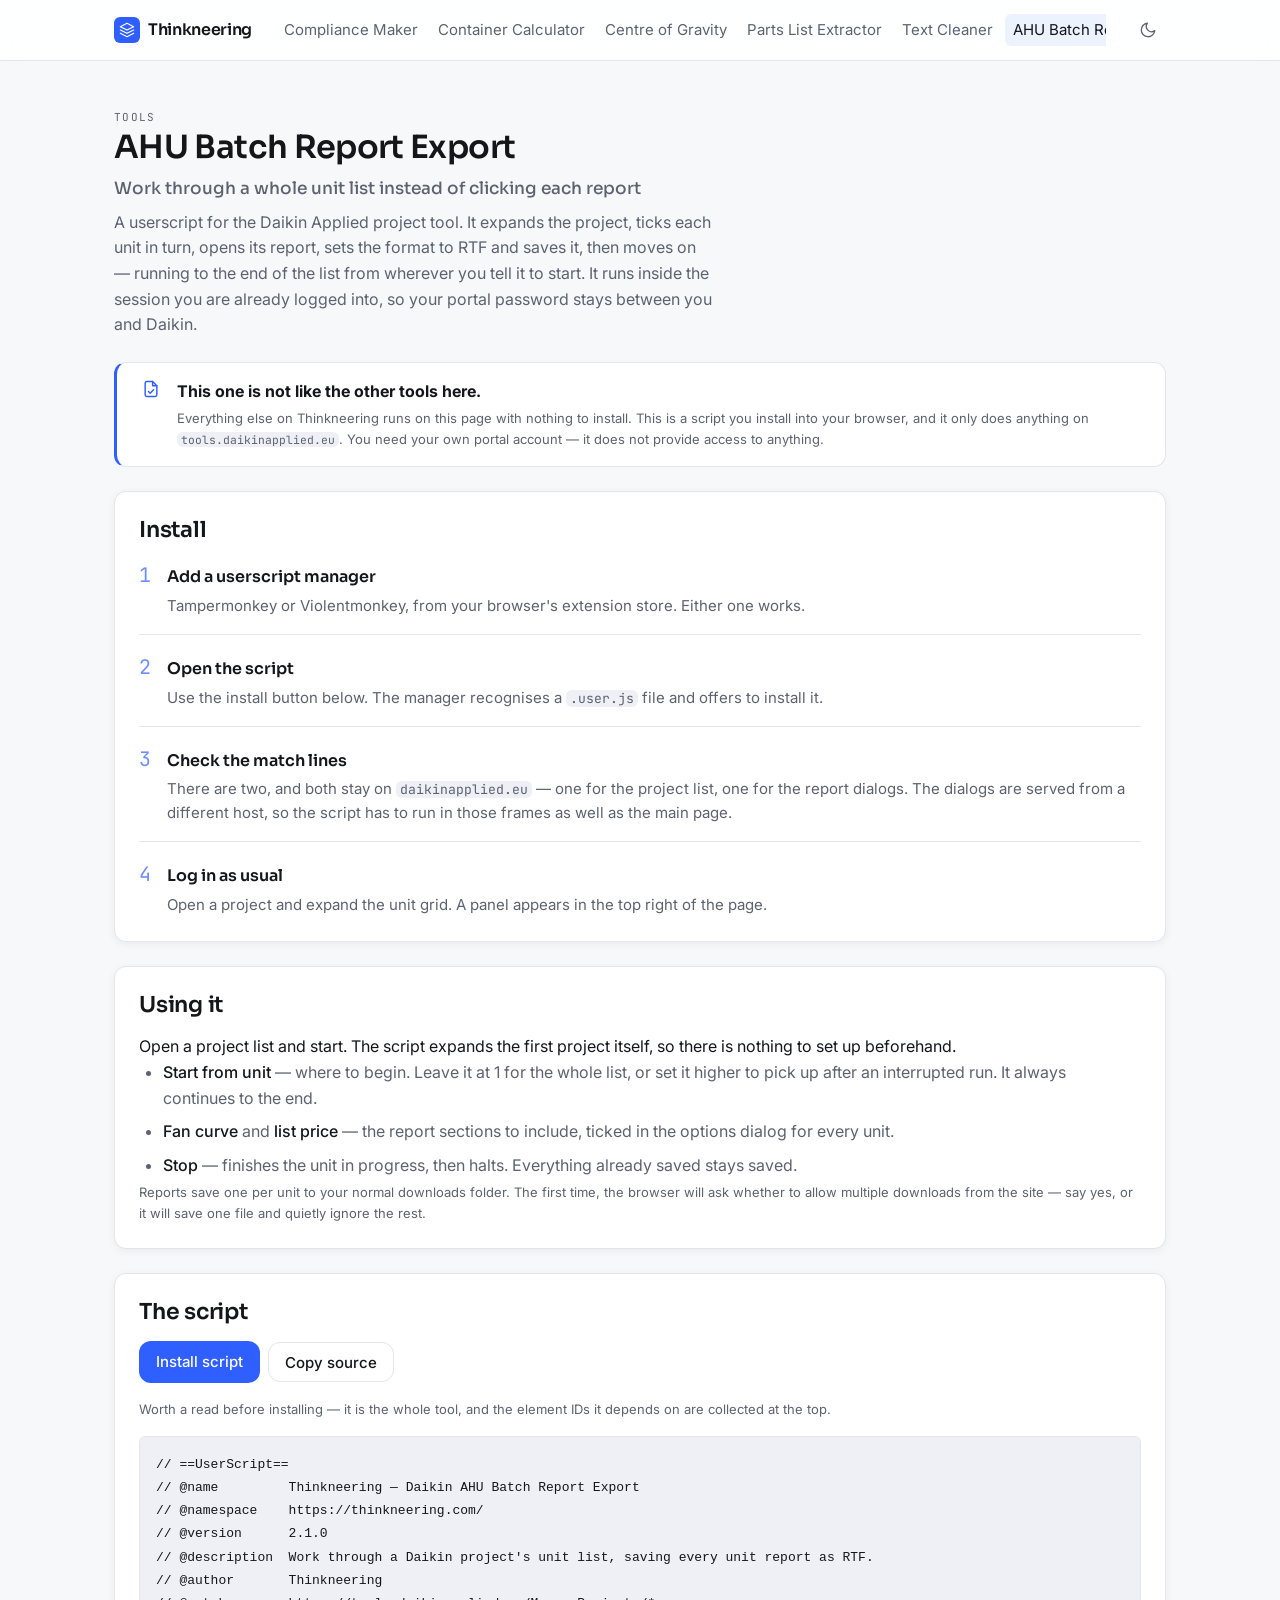
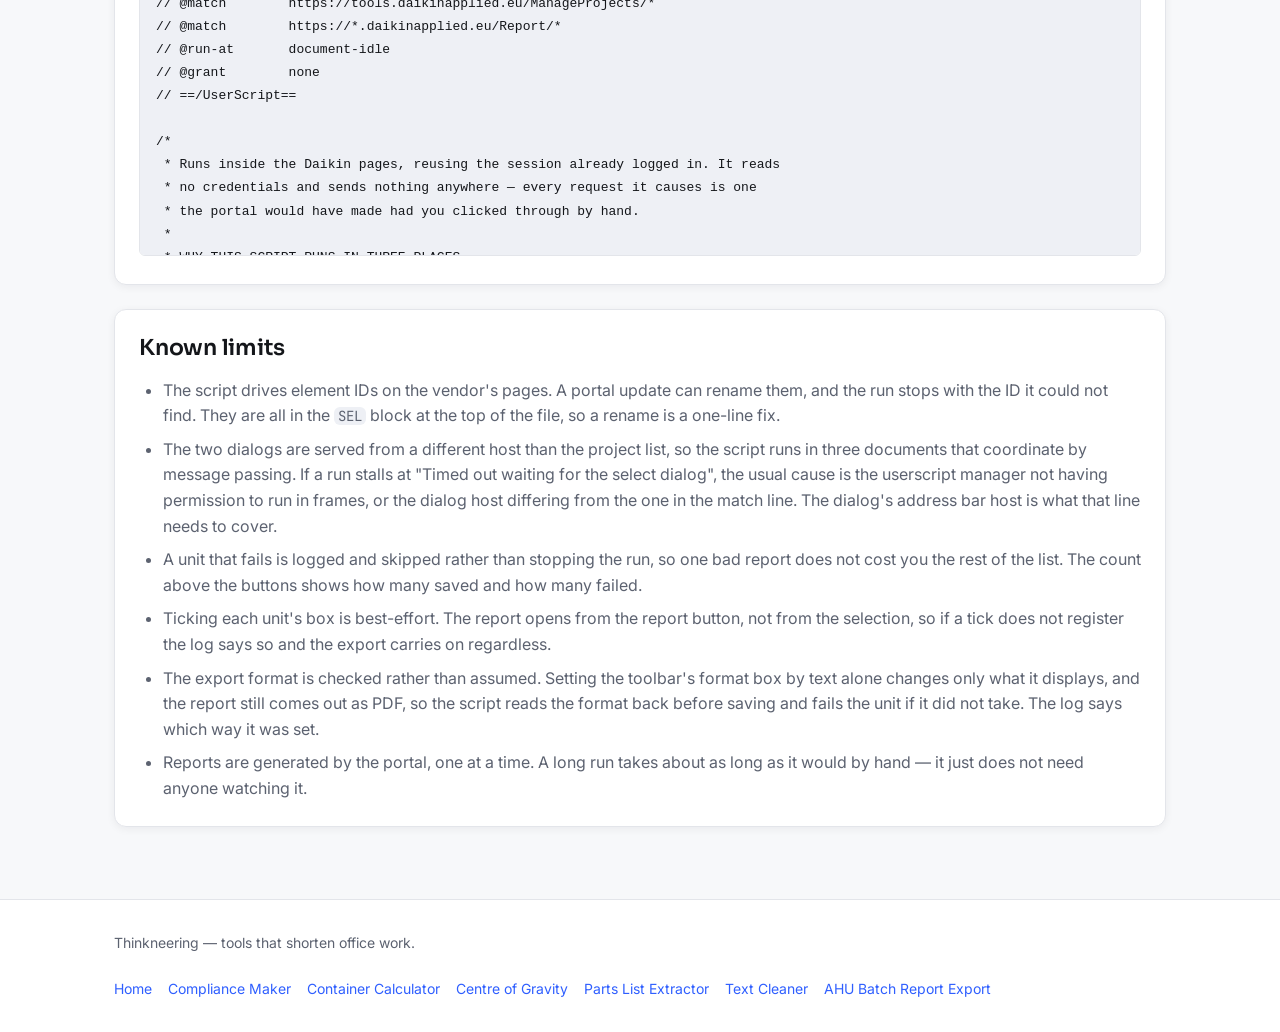
==== commit a0e5bec1: "rtf downloader v9" ====
--- a/tools/ahu-report-batch/index.html
+++ b/tools/ahu-report-batch/index.html
@@ -119,6 +119,10 @@
         <li>Ticking each unit's box is best-effort. The report opens from the report button, not
           from the selection, so if a tick does not register the log says so and the export carries
           on regardless.</li>
+        <li>The export format is checked rather than assumed. Setting the toolbar's format box by
+          text alone changes only what it displays, and the report still comes out as PDF, so the
+          script reads the format back before saving and fails the unit if it did not take. The log
+          says which way it was set.</li>
         <li>Reports are generated by the portal, one at a time. A long run takes about as long as it
           would by hand — it just does not need anyone watching it.</li>
       </ul>
